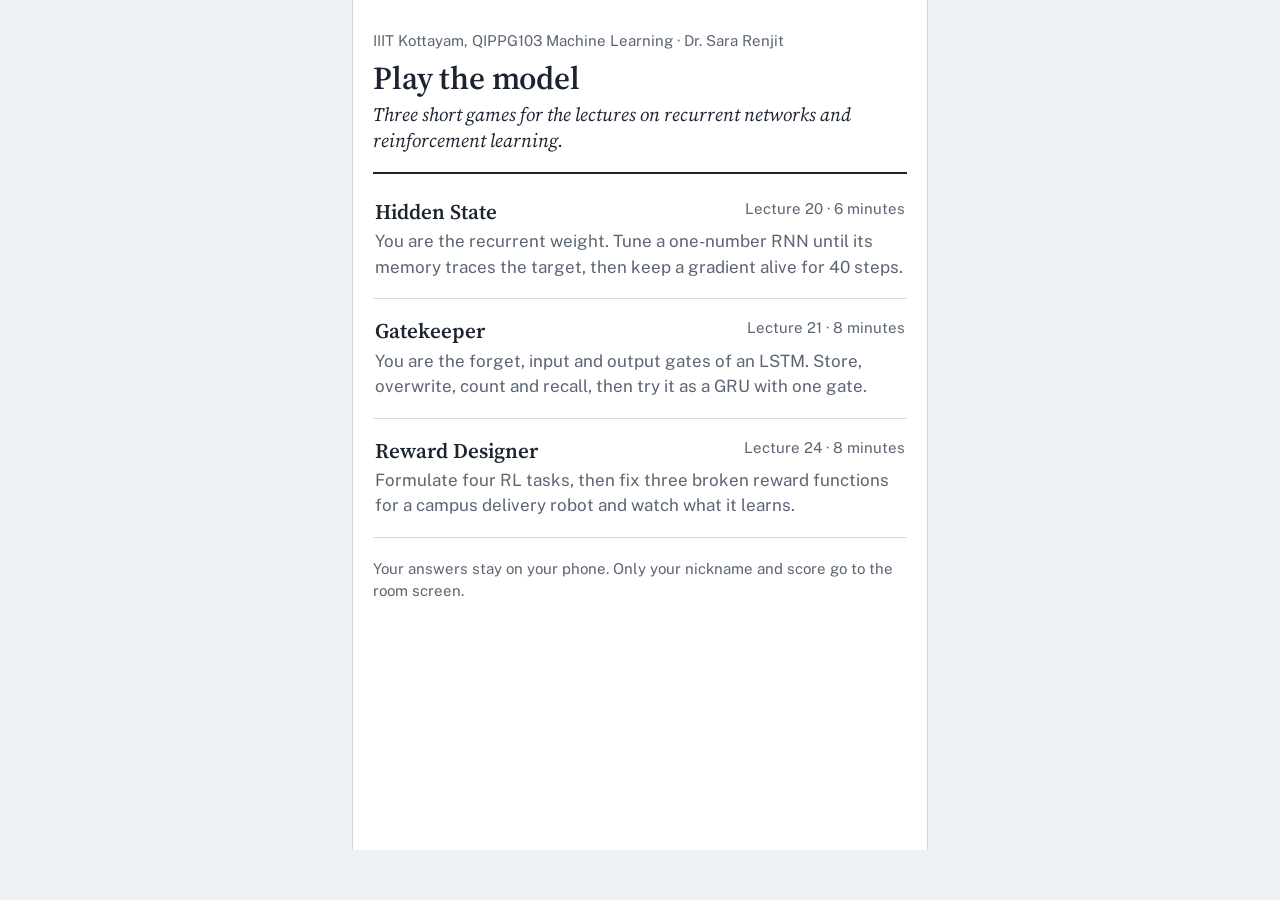
==== index.html @ cf1b731d "QIPPG103 sequence models and RL: three classroom games, slides, worksheets, case-study code Games: H" ====
<!doctype html>
<html lang="en">
<head>
<meta charset="utf-8">
<meta name="viewport" content="width=device-width, initial-scale=1">
<title>QIPPG103: sequence models and RL games</title>
<link rel="stylesheet" href="style.css">
<style>
  .masthead{padding:8px 0 18px;border-bottom:2px solid var(--ink);margin-bottom:6px}
  .masthead p{margin:0;color:var(--muted);font-size:15px}
  .masthead h1{font-size:32px;margin:6px 0 4px}
  .masthead .sub{font:italic 400 19px/1.4 var(--serif);color:var(--ink)}
  .toc{list-style:none;margin:0;padding:0}
  .toc li{border-bottom:1px solid var(--rule)}
  .toc a{display:grid;grid-template-columns:1fr auto;gap:4px 16px;padding:18px 2px;color:var(--ink);text-decoration:none}
  .toc a:hover .name{text-decoration:underline}
  .toc .name{font:600 21px/1.3 var(--serif)}
  .toc .time{color:var(--muted);font-size:15px;white-space:nowrap;align-self:baseline}
  .toc .what{grid-column:1/-1;color:var(--muted)}
</style>
</head>
<body>
<main class="sheet">
  <div class="masthead">
    <p>IIIT Kottayam, QIPPG103 Machine Learning · Dr. Sara Renjit</p>
    <h1>Play the model</h1>
    <p class="sub">Three short games for the lectures on recurrent networks and reinforcement learning.</p>
  </div>
  <ul class="toc">
    <li><a href="hidden-state.html">
      <span class="name">Hidden State</span><span class="time">Lecture 20 · 6 minutes</span>
      <span class="what">You are the recurrent weight. Tune a one-number RNN until its memory traces the target, then keep a gradient alive for 40 steps.</span></a></li>
    <li><a href="gatekeeper.html">
      <span class="name">Gatekeeper</span><span class="time">Lecture 21 · 8 minutes</span>
      <span class="what">You are the forget, input and output gates of an LSTM. Store, overwrite, count and recall, then try it as a GRU with one gate.</span></a></li>
    <li><a href="reward-designer.html">
      <span class="name">Reward Designer</span><span class="time">Lecture 24 · 8 minutes</span>
      <span class="what">Formulate four RL tasks, then fix three broken reward functions for a campus delivery robot and watch what it learns.</span></a></li>
  </ul>
  <p class="muted small" style="margin-top:20px">Your answers stay on your phone. Only your nickname and score go to the room screen.</p>
</main>
</body>
</html>
---- style.css ----
/* Shared look for the classroom games: a reviewer's desk.
   Interface: Public Sans. Text under judgement: Source Serif 4.
   Red pen marks what is wrong or fabricated; editor's blue marks what checks out.
   Fonts are self-hosted (SIL Open Font License; see fonts/). */

@font-face{font-family:"Public Sans";src:url(fonts/public-sans-latin-400-normal.woff2) format("woff2");font-weight:400;font-style:normal;font-display:swap}
@font-face{font-family:"Public Sans";src:url(fonts/public-sans-latin-700-normal.woff2) format("woff2");font-weight:700;font-style:normal;font-display:swap}
@font-face{font-family:"Source Serif 4";src:url(fonts/source-serif-4-latin-opsz-normal.woff2) format("woff2-variations");font-weight:200 900;font-style:normal;font-display:swap}
@font-face{font-family:"Source Serif 4";src:url(fonts/source-serif-4-latin-opsz-italic.woff2) format("woff2-variations");font-weight:200 900;font-style:italic;font-display:swap}

:root{
  --ground:#EEF1F4;
  --paper:#FFFFFF;
  --ink:#1C2430;
  --muted:#5B6573;
  --rule:#D3D9E0;
  --red:#C42B1C;
  --blue:#2357C6;
  --field:#F7F9FB;
  --ui:"Public Sans",system-ui,-apple-system,"Segoe UI",sans-serif;
  --serif:"Source Serif 4",Georgia,"Times New Roman",serif;
}
@media (prefers-color-scheme:dark){
  :root{--ground:#12161C;--paper:#1A2029;--ink:#E8ECF1;--muted:#9AA4B2;--rule:#2E3744;--red:#F0614F;--blue:#86A8F2;--field:#151A22}
}
*{box-sizing:border-box}
html{-webkit-text-size-adjust:100%}
body{margin:0;background:var(--ground);color:var(--ink);font:17px/1.5 var(--ui)}
a{color:var(--blue)}
:focus-visible{outline:3px solid var(--blue);outline-offset:2px}

/* Top bar: what you're playing, and how far along you are */
.bar{background:var(--paper);border-bottom:1px solid var(--rule);padding:12px 18px;display:flex;align-items:baseline;justify-content:space-between;gap:12px}
.bar .title{font:600 19px/1.2 var(--serif);margin:0}
.bar a{font-size:15px;text-decoration:none}
.bar a:hover{text-decoration:underline}

/* The sheet of paper everything sits on */
.sheet{background:var(--paper);max-width:36rem;margin:0 auto;min-height:calc(100vh - 50px);padding:22px 20px 40px;border-left:1px solid var(--rule);border-right:1px solid var(--rule)}
@media (max-width:36rem){.sheet{border:0}}

h1{font:600 28px/1.2 var(--serif);margin:6px 0 12px;letter-spacing:-.005em}
h2{font:600 20px/1.3 var(--serif);margin:24px 0 8px}
p{margin:0 0 12px}
.muted{color:var(--muted)}
.small{font-size:15px}
.hidden{display:none !important}
hr{border:0;border-top:1px solid var(--rule);margin:20px 0}

/* Progress line under the bar */
.progress{display:flex;justify-content:space-between;font-size:15px;color:var(--muted);margin-bottom:6px}
.drain{height:3px;background:var(--rule);margin:0 0 18px}
.drain i{display:block;height:100%;width:100%;background:var(--ink);transition:width .1s linear}

/* Text being judged: set like a reference list or a manuscript */
.cite{font:400 19px/1.6 var(--serif);padding-left:1.5em;text-indent:-1.5em;margin:4px 0 20px;
  text-decoration:line-through;text-decoration-color:transparent;text-decoration-thickness:2px;transition:text-decoration-color .45s ease}
.cite em{font-style:italic}
.cite.struck{text-decoration-color:var(--red)}
.cite.checked{box-shadow:inset 3px 0 0 var(--blue);padding-left:calc(1.5em + 10px)}
.para{font:400 18px/1.65 var(--serif);margin:4px 0 20px}

/* Buttons: plain, rectangular, legible from a phone at arm's length */
.btn{display:block;width:100%;border:1.5px solid var(--ink);background:var(--paper);color:var(--ink);border-radius:6px;padding:14px 16px;font:700 17px/1.2 var(--ui);cursor:pointer;text-align:center;text-decoration:none}
.btn:active{transform:translateY(1px)}
.btn.primary{background:var(--ink);color:var(--paper)}
.pair{display:flex;gap:10px}
.pair .btn{flex:1}
.btn.blue{border-color:var(--blue);color:var(--blue)}
.btn.red{border-color:var(--red);color:var(--red)}
.btn.blue:active{background:var(--blue);color:var(--paper)}
.btn.red:active{background:var(--red);color:var(--paper)}

/* Feedback after an answer: a margin note, not a banner */
.note{border-left:3px solid var(--rule);padding:4px 0 4px 14px;margin:0 0 18px}
.note b{font-weight:700}
.note.right{border-color:var(--blue)}
.note.right b{color:var(--blue)}
.note.wrong{border-color:var(--red)}
.note.wrong b{color:var(--red)}

/* Inputs */
label{display:block;font-weight:700;margin:16px 0 4px}
label .hint{display:block;font-weight:400;color:var(--muted);font-size:15px}
input[type=text],textarea{width:100%;border:1px solid var(--rule);border-bottom:1.5px solid var(--ink);border-radius:4px 4px 0 0;padding:10px 12px;font:17px/1.45 var(--ui);background:var(--field);color:var(--ink)}
textarea{resize:vertical}
input[type=checkbox]{width:20px;height:20px;accent-color:var(--blue);flex:none;margin-top:2px}
.check{display:flex;gap:10px;align-items:flex-start;font-weight:400;margin:10px 0}

/* Score */
.score{font:600 64px/1 var(--serif);margin:8px 0 6px}
.score small{font-size:28px;color:var(--muted);font-weight:400}

/* Lists of items reviewed at the end */
ol.review{list-style:none;padding:0;margin:0}
ol.review li{border-top:1px solid var(--rule);padding:14px 0}
ol.review .cite{font-size:16px;margin:4px 0 6px}
.verdict{font-weight:700;font-size:15px}
.verdict.real,.verdict.human{color:var(--blue)}
.verdict.fake,.verdict.machine{color:var(--red)}

.status{font-size:15px;color:var(--muted);margin-top:10px}
.warn{border-left:3px solid var(--red);padding:6px 0 6px 12px;color:var(--red);font-size:15px;margin:0 0 16px}

@media (prefers-reduced-motion:reduce){*{transition:none !important}}

/* ---------- additions for the QIPPG103 games ---------- */
.kicker{font-size:15px;color:var(--muted);margin:0 0 2px}
.task{font:400 18px/1.55 var(--serif);margin:4px 0 14px}
.chart{width:100%;height:auto;display:block;background:var(--field);border:1px solid var(--rule);border-radius:4px;margin:4px 0 10px}
.chart text{font:12px var(--ui);fill:var(--muted)}
.legend{display:flex;gap:16px;font-size:14px;color:var(--muted);margin:-4px 0 12px;flex-wrap:wrap}
.legend i{display:inline-block;width:18px;height:3px;vertical-align:middle;margin-right:6px}
.slider{margin:6px 0 14px}
.slider .row{display:flex;justify-content:space-between;align-items:baseline;font-weight:700}
.slider .val{font:600 20px/1 var(--serif);font-variant-numeric:tabular-nums}
.slider .lock{font-weight:400;color:var(--muted);font-size:14px}
input[type=range]{width:100%;accent-color:var(--ink);height:32px}
input[type=range]:disabled{opacity:.45}
.opts .btn{margin:0 0 10px;text-align:left}
.opts .btn.chosen-right{border-color:var(--blue);background:var(--blue);color:var(--paper)}
.opts .btn.chosen-wrong{border-color:var(--red);background:var(--red);color:var(--paper)}
.opts .btn.was-right{border-color:var(--blue);color:var(--blue)}
.eq{font:400 17px/1.5 var(--serif);background:var(--field);border:1px solid var(--rule);border-radius:4px;padding:8px 12px;margin:0 0 12px;overflow-x:auto;white-space:nowrap}
.pts{font:600 15px var(--ui);color:var(--muted)}
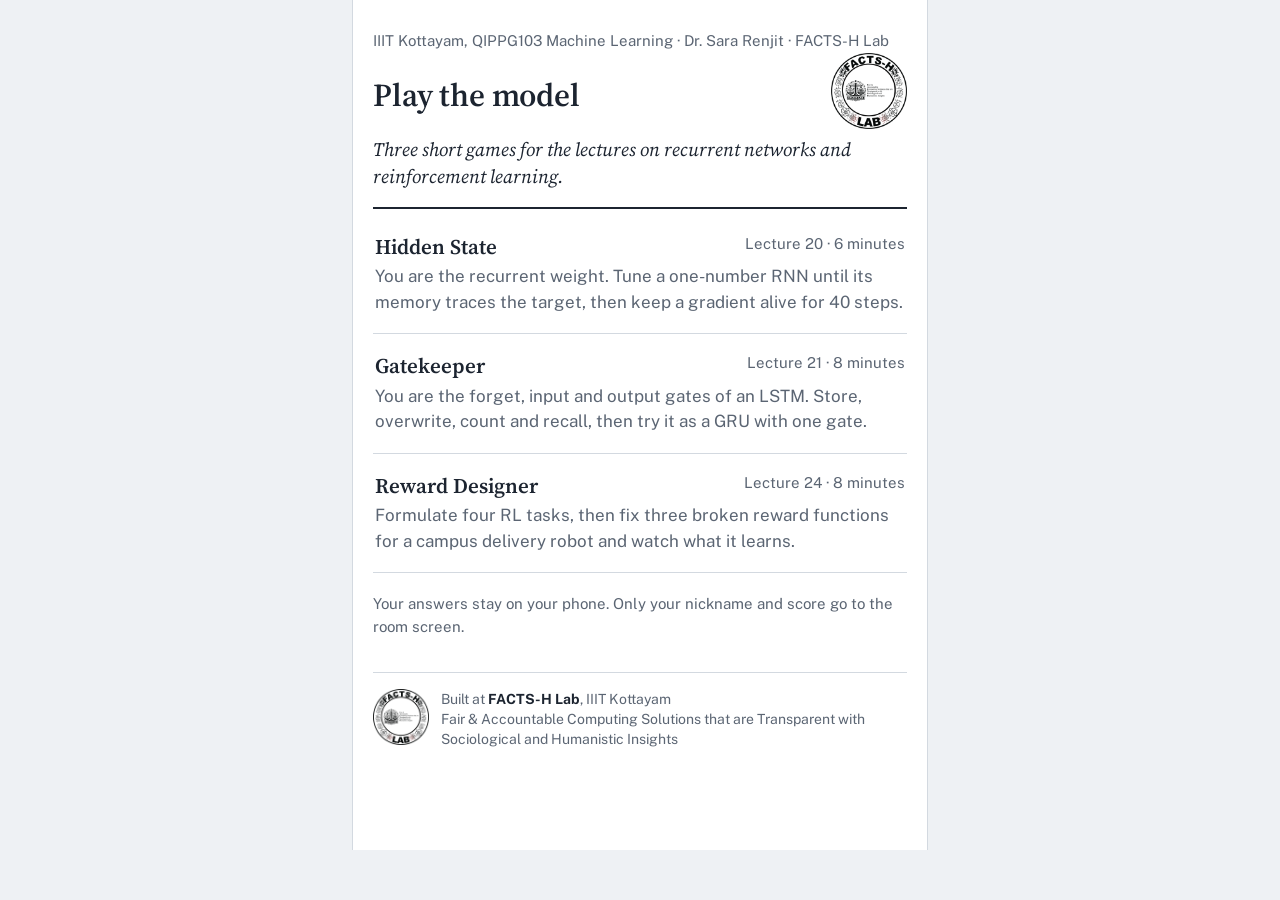
==== commit 307f3ea1: "Add FACTS-H Lab branding to the games and room screen Logo in each game's top bar and on the home pa" ====
--- a/index.html
+++ b/index.html
@@ -22,8 +22,8 @@
 <body>
 <main class="sheet">
   <div class="masthead">
-    <p>IIIT Kottayam, QIPPG103 Machine Learning · Dr. Sara Renjit</p>
-    <h1>Play the model</h1>
+    <p>IIIT Kottayam, QIPPG103 Machine Learning · Dr. Sara Renjit · FACTS-H Lab</p>
+    <div style="display:flex;align-items:center;justify-content:space-between;gap:12px"><h1>Play the model</h1><picture><source srcset="img/factsh-logo-white.png" media="(prefers-color-scheme: dark)"><img src="img/factsh-logo.png" alt="FACTS-H Lab logo" width="76" height="76"></picture></div>
     <p class="sub">Three short games for the lectures on recurrent networks and reinforcement learning.</p>
   </div>
   <ul class="toc">
@@ -38,6 +38,8 @@
       <span class="what">Formulate four RL tasks, then fix three broken reward functions for a campus delivery robot and watch what it learns.</span></a></li>
   </ul>
   <p class="muted small" style="margin-top:20px">Your answers stay on your phone. Only your nickname and score go to the room screen.</p>
+  <a class="lab" href="https://factsh.iiitkottayam.ac.in" target="_blank" rel="noopener"><picture><source srcset="img/factsh-logo-white.png" media="(prefers-color-scheme: dark)"><img src="img/factsh-logo.png" alt="FACTS-H Lab logo" width="56" height="56"></picture>
+    <span>Built at <b>FACTS-H Lab</b>, IIIT Kottayam<br>Fair &amp; Accountable Computing Solutions that are Transparent with Sociological and Humanistic Insights</span></a>
 </main>
 </body>
 </html>
--- a/style.css
+++ b/style.css
@@ -123,3 +123,14 @@
 .opts .btn.was-right{border-color:var(--blue);color:var(--blue)}
 .eq{font:400 17px/1.5 var(--serif);background:var(--field);border:1px solid var(--rule);border-radius:4px;padding:8px 12px;margin:0 0 12px;overflow-x:auto;white-space:nowrap}
 .pts{font:600 15px var(--ui);color:var(--muted)}
+
+/* ---------- FACTS-H Lab branding ---------- */
+.lab{display:flex;align-items:center;gap:12px;margin:34px 0 0;padding:16px 0 0;border-top:1px solid var(--rule);color:var(--muted);font-size:14px;line-height:1.4;text-decoration:none}
+.lab img{width:56px;height:56px;flex:none}
+.lab b{color:var(--ink);font-weight:700}
+.lab:hover b{text-decoration:underline}
+.labcard{display:flex;gap:14px;align-items:center;border:1px solid var(--rule);border-radius:6px;padding:14px;margin:18px 0;background:var(--field)}
+.labcard img{width:72px;height:72px;flex:none}
+.labcard p{margin:0;font-size:15px}
+.bar .title{display:flex;align-items:center;gap:8px}
+.bar .title img{width:28px;height:28px}
